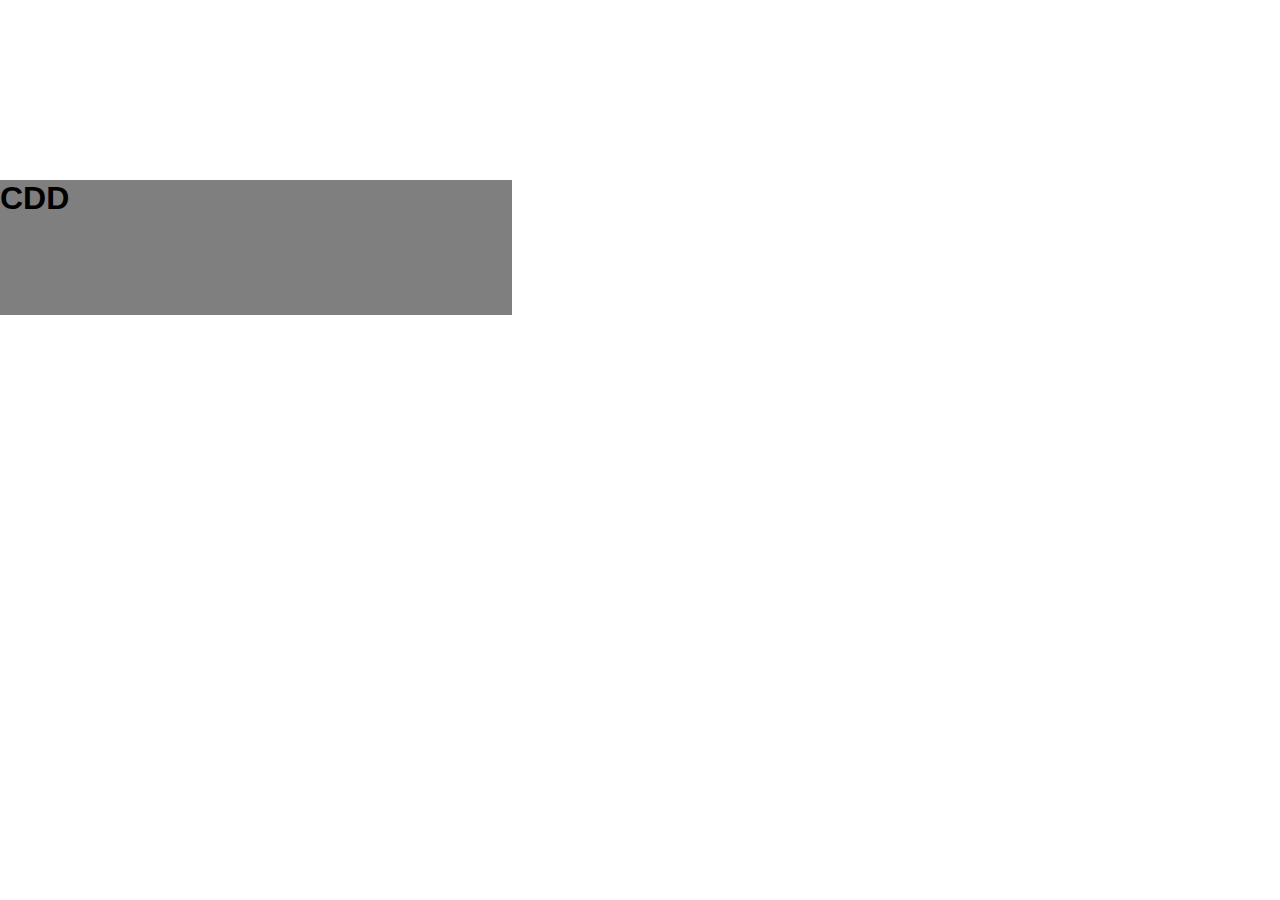
==== sign_up.html @ ccf05e39 "Add hero, hero banner and hero footer" ====
<!DOCTYPE html>
<html lang="en">

<head>
  <meta charset="UTF-8">
  <meta http-equiv="X-UA-Compatible" content="IE=edge">
  <meta name="viewport" content="width=device-width, initial-scale=1.0">
  <link rel="stylesheet" href="style.css">
  <title>Sign Up</title>
</head>

<body class="sign-up-body">
  <div class="sign-up-image">
    <div class="image-banner">
      <h1>CDD</h1>
    </div>
    <div class="sign-up sign-up-mobile">
      <div class="sign-up-prompt">
        <p>
          If you would like to donate to a current or upcoming construction
          project, but do not have an account please sign up below.
        </p>
      </div>
      <div class="sign-up-section">

      </div>
      <div class="sign-up-submit">

      </div>
    </div>
    <div class="image-footer">
      <p>Photo by Philipp Silbernagl from Pexels</p>
    </div>
  </div>
  <div class="sign-up sign-up-widescreen">
    
  </div>
</body>

</html>
---- style.css ----
* {
  margin: 0;
  padding: 0;
  box-sizing: border-box;
  position: relative;
}

html {
  overflow-y: scroll;
}

a {
  color: black;
  text-decoration: none;
  font-weight: normal;
}

body {
  font-family: Arial, Helvetica, sans-serif;
  width: 100vw;
  height: 100vh;
}

header {
  width: 100vw;
  position: relative;
}

.index-body {
  display: flex;
  flex-direction: column;
  align-items: center;
}

.nav {
  position: relative;
  top: 0;
  width: 100vw;
  height: 2em;
  background-color: silver;
  display: flex;
  justify-content: flex-end;
  
}

.nav-links {
  max-width: 50%;
  height: 100%;
  display: flex;
  justify-content: flex-end;
  align-items: center;
  padding-right: 1rem;
}

.link {
  padding: 0.5rem;
}

.hero-section {
  width: 100vw;
  height: 70vh;
  display: flex;
  border-bottom: solid 1px;
  justify-content: center;
  align-items: center;
}

.hero {
  width: 100%;
  height: 100%;
  display: flex;
  justify-content: center;
}

.hero-content {
  width: 75%;
  height: 100%;
  
  display: flex;
  flex-direction: column;
  align-items: center;
  justify-content: space-evenly;
}

.hero-content h3 {
  text-align: center;
}

.hero-content p {
  text-align: justify;
}


.sign-up-button {
  padding: 1rem 1rem;
  background-color: #e9e9ed;
  border: 2px solid #bcbcc5;
  border-radius: 10px;
  width: 40%;
  color: black;
}

.sign-up-body {
  display: flex;
  flex-direction: column;
}

.sign-up-image {
  background-image: url('./pexels-philipp-silbernagl-962889.jpg');
  background-size: cover;
  background-position: center center;
  width: 100vw;
  height: 100%;
  position: relative;
  display: flex;
  flex-direction: column;
  justify-content: space-between;
  align-items: center;
}

.image-banner {
  background-color: rgba(0, 0, 0, .5);
  width: 100%;
  height: 15%;
  position: relative;
}

.image-footer {
  
  width: 100%;
  display: flex;
  justify-content: center;
  color: white;
}

.sign-up-mobile {
  height: 50%;
  width: 75%;
  padding: 1rem;
  background-color: white;
  border-radius: 10px;
  position: relative;
  display: flex;
}

.sign-up-widescreen {
  display: none;
}



@media only screen and (min-width: 750px) {
  .hero {
    width: 75%;
    height: 75%;
    padding: 1rem;
  }

  .nav {
    position: relative;
  }

  .hero-section {
    height: 95vh;
    width: 100vw;
  }

  .hero-header {
    font-size: 30px;
  }

  .hero p {
    font-size: 20px;
  }
  .hero-content {
    justify-content: space-between;
  }
  .sign-up-body {
    flex-direction: row;
  }
  .sign-up-image {
    width: 40vw;
    height: 100vh;
  }

  .image-banner {
    position: absolute;
    top: 20%;
  }

  .sign-up-mobile {
    display: none;
  }
}
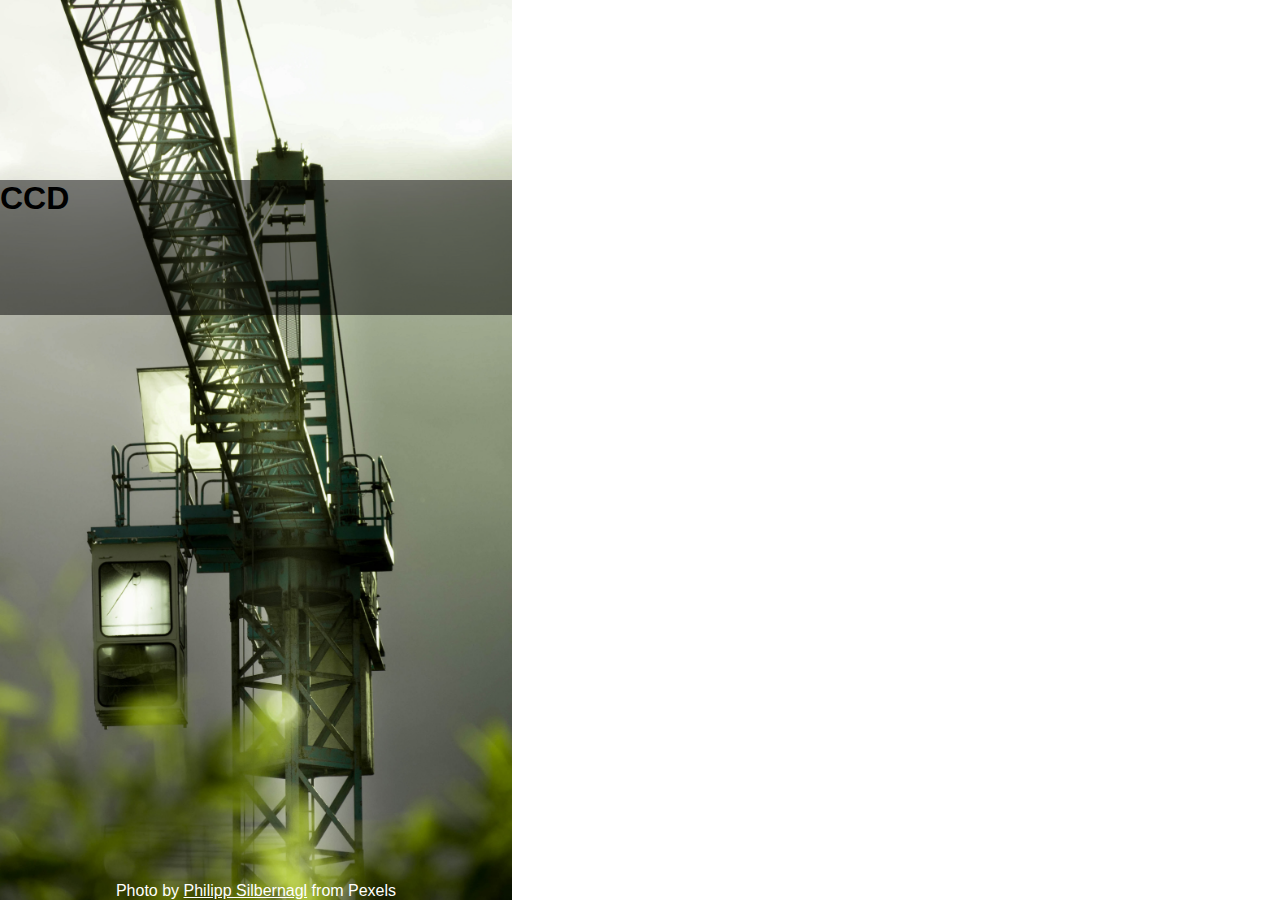
==== commit 16a1e389: "Place form in middle of hero for mobile users" ====
--- a/sign_up.html
+++ b/sign_up.html
@@ -12,28 +12,65 @@
 <body class="sign-up-body">
   <div class="sign-up-image">
     <div class="image-banner">
-      <h1>CDD</h1>
+      <h1>CCD</h1>
     </div>
     <div class="sign-up sign-up-mobile">
-      <div class="sign-up-prompt">
+      <div class="colored-section sign-up-prompt">
         <p>
-          If you would like to donate to a current or upcoming construction
-          project, but do not have an account please sign up below.
+          Sign up below to create a CCD account. Help to build a better city
         </p>
       </div>
-      <div class="sign-up-section">
-
-      </div>
-      <div class="sign-up-submit">
-
-      </div>
+      <form class="sign-up-form" action="" method="post">
+        <div class="sign-up-section">
+          <h2>Sign Up</h2>
+          <fieldset class="name">
+            <ul>
+              <li class="input-section">
+                <label for="first-name">First Name *</label>
+                <input type="text" name="first_name" id="first-name">
+              </li>
+              <li class="input-section">
+                <label for="last-name">Last Name *</label>
+                <input type="text" name="last_name" id="last-name">
+              </li>
+            </ul>
+          </fieldset>
+          <fieldset class="contact-info">
+            <ul>
+              <li class="input-section">
+                <label for="email">Email Address *</label>
+                <input type="email" name="email" id="email">
+              </li>
+              <li class="input-section">
+                <label for="phone">Phone Number *</label>
+                <input type="tel" name="phone" id="phone">
+              </li>
+            </ul>
+          </fieldset>
+          <fieldset>
+            <ul>
+              <li class="input-section">
+                <label for="password">Password *</label>
+                <input type="password" name="password" id="password">
+              </li>
+              <li class="input-section">
+                <label for="confirm-password">Confirm Password *</label>
+                <input type="password" name="confirm_password" id="confirm-password">
+              </li>
+            </ul>
+          </fieldset>
+        </div>
+        <div class="colored-section sign-up-submit">
+          <button type="submit"></button>
+        </div>
+      </form>
     </div>
     <div class="image-footer">
-      <p>Photo by Philipp Silbernagl from Pexels</p>
+      <p>Photo by <span class="underline">Philipp Silbernagl</span> from Pexels</p>
     </div>
   </div>
   <div class="sign-up sign-up-widescreen">
-    
+
   </div>
 </body>
 
--- a/style.css
+++ b/style.css
@@ -15,12 +15,31 @@
   font-weight: normal;
 }
 
+li+li {
+  margin-bottom: 1em;
+}
+
 body {
   font-family: Arial, Helvetica, sans-serif;
   width: 100vw;
   height: 100vh;
 }
 
+form,
+fieldset,
+legend,
+label {
+  margin: 0;
+  padding: 0;
+  text-decoration: none;
+  border: none;
+  list-style-type: none;
+}
+
+fieldset ul {
+  list-style-type: none;
+}
+
 header {
   width: 100vw;
   position: relative;
@@ -40,7 +59,7 @@
   background-color: silver;
   display: flex;
   justify-content: flex-end;
-  
+
 }
 
 .nav-links {
@@ -75,7 +94,7 @@
 .hero-content {
   width: 75%;
   height: 100%;
-  
+
   display: flex;
   flex-direction: column;
   align-items: center;
@@ -126,7 +145,7 @@
 }
 
 .image-footer {
-  
+
   width: 100%;
   display: flex;
   justify-content: center;
@@ -134,20 +153,65 @@
 }
 
 .sign-up-mobile {
-  height: 50%;
+  height: 75%;
   width: 75%;
-  padding: 1rem;
   background-color: white;
   border-radius: 10px;
   position: relative;
   display: flex;
+  flex-direction: column;
+}
+
+.sign-up-prompt {
+  border-top-right-radius: 10px;
+  border-top-left-radius: 10px;
+  padding: 1rem;
+  display: flex;
+  justify-content: center;
+  align-items: center;
+  text-align: center;
+  flex: 1;
+}
+
+.sign-up-section {
+  z-index: 1;
+  display: flex;
+  flex-direction: column;
+  justify-content: space-between;
+  flex: 3;
+  padding: 1rem;
+  box-shadow: 0 4px 9px rgba(0, 0, 0, .5);
+}
+
+.sign-up-submit {
+  display: flex;
+  flex: 1;
+  border-bottom-left-radius: 10px;
+  border-bottom-right-radius: 10px;
+}
+
+.colored-section {
+  background-color: #f9fafb;
 }
 
 .sign-up-widescreen {
   display: none;
 }
 
-
+.sign-up-form {
+  display: flex;
+  flex-direction: column;
+  
+  flex: 4;
+}
+
+.input-section {
+  
+}
+
+.underline {
+  text-decoration: underline;
+}
 
 @media only screen and (min-width: 750px) {
   .hero {
@@ -172,12 +236,15 @@
   .hero p {
     font-size: 20px;
   }
+
   .hero-content {
     justify-content: space-between;
   }
+
   .sign-up-body {
     flex-direction: row;
   }
+
   .sign-up-image {
     width: 40vw;
     height: 100vh;
@@ -191,4 +258,9 @@
   .sign-up-mobile {
     display: none;
   }
+
+  .image-footer {
+    position: absolute;
+    bottom: 0;
+  }
 }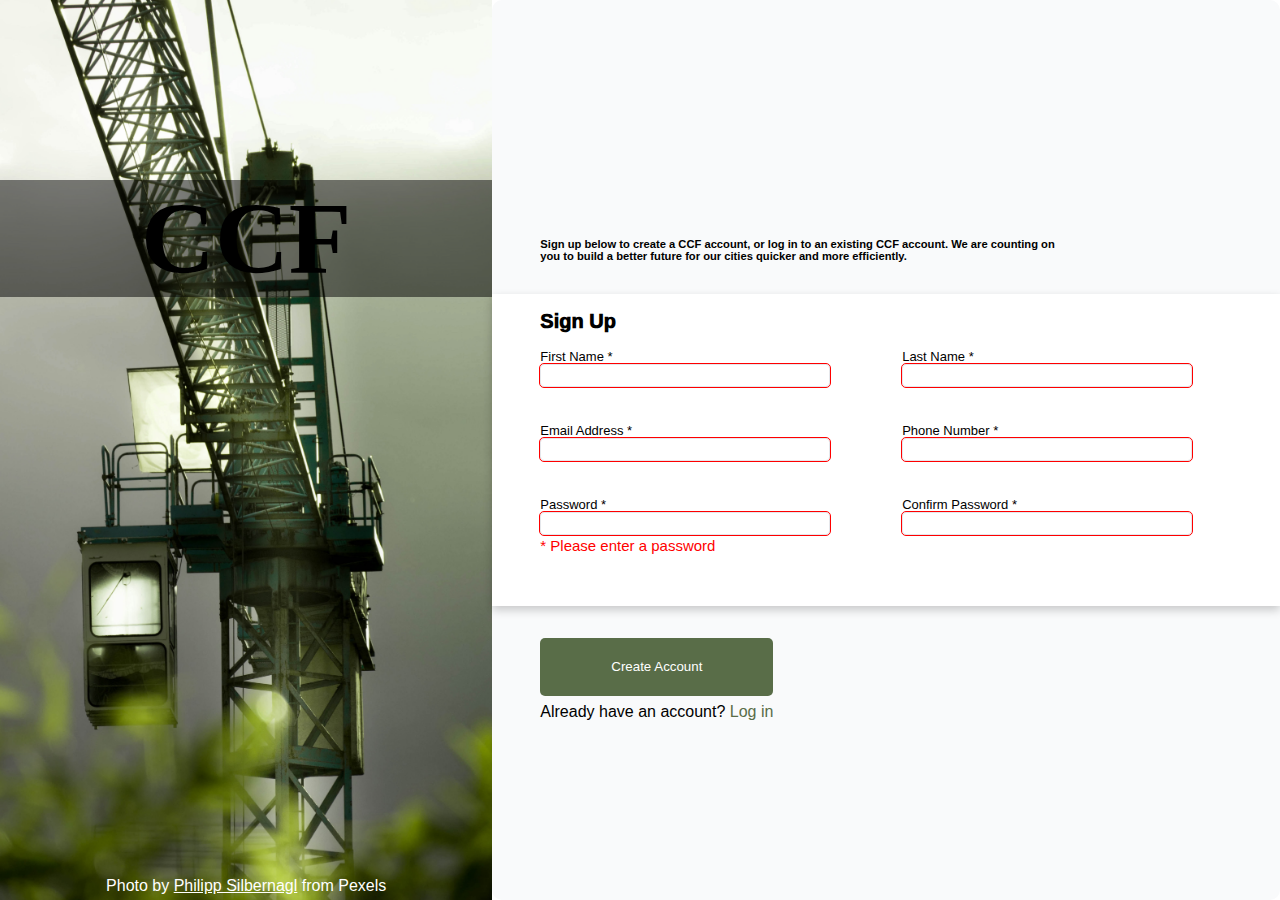
==== commit be605091: "Complete basic markup and styling" ====
--- a/sign_up.html
+++ b/sign_up.html
@@ -12,66 +12,136 @@
 <body class="sign-up-body">
   <div class="sign-up-image">
     <div class="image-banner">
-      <h1>CCD</h1>
+      <h1 class="banner-logo">CCF</h1>
     </div>
-    <div class="sign-up sign-up-mobile">
+    <form class="sign-up sign-up-mobile" name="sign_up" action="" method="GET">
       <div class="colored-section sign-up-prompt">
         <p>
-          Sign up below to create a CCD account. Help to build a better city
+          Sign up below to create a CCF account account. We are counting on you
+          to build a better future for our cities quicker and more efficiently.
         </p>
       </div>
-      <form class="sign-up-form" action="" method="post">
-        <div class="sign-up-section">
-          <h2>Sign Up</h2>
-          <fieldset class="name">
-            <ul>
-              <li class="input-section">
-                <label for="first-name">First Name *</label>
-                <input type="text" name="first_name" id="first-name">
-              </li>
-              <li class="input-section">
-                <label for="last-name">Last Name *</label>
-                <input type="text" name="last_name" id="last-name">
-              </li>
-            </ul>
-          </fieldset>
-          <fieldset class="contact-info">
-            <ul>
-              <li class="input-section">
-                <label for="email">Email Address *</label>
-                <input type="email" name="email" id="email">
-              </li>
-              <li class="input-section">
-                <label for="phone">Phone Number *</label>
-                <input type="tel" name="phone" id="phone">
-              </li>
-            </ul>
-          </fieldset>
-          <fieldset>
-            <ul>
-              <li class="input-section">
-                <label for="password">Password *</label>
-                <input type="password" name="password" id="password">
-              </li>
-              <li class="input-section">
-                <label for="confirm-password">Confirm Password *</label>
-                <input type="password" name="confirm_password" id="confirm-password">
-              </li>
-            </ul>
-          </fieldset>
+      <div class="sign-up-section">
+        <legend>Sign Up</legend>
+        <fieldset class="sign-up-group name">
+          <ul>
+            <li class="input-section">
+              <label for="first-name-mobile">First Name *</label>
+              <input type="text" name="first_name" id="first-name-mobile" class="first-name" required>
+            </li>
+            <li class="input-section">
+              <label for="last-name-mobile">Last Name *</label>
+              <input type="text" name="last_name" id="last-name-mobile" class="last-name" required>
+            </li>
+          </ul>
+        </fieldset>
+        <fieldset class="sign-up-group contact-info">
+          <ul>
+            <li class="input-section">
+              <label for="email-mobile">Email Address *</label>
+              <input type="email" name="email" id="email-mobile" class="email" required>
+            </li>
+            <li class="input-section">
+              <label for="phone-mobile">Phone Number *</label>
+              <input type="text" name="phone" id="phone-mobile" class="phone" required
+                pattern="([1][\+])?[0-9]{3}[-| ][0-9]{3}[-| ][0-9]{4}">
+            </li>
+          </ul>
+        </fieldset>
+        <fieldset>
+          <ul class="sign-up-group password">
+            <li class="input-section">
+              <label for="password-mobile">Password *</label>
+              <input type="password" name="password" id="password-mobile" class="password" required>
+            </li>
+            <li class="input-section">
+              <label for="confirm-password-mobile">Confirm Password *</label>
+              <input type="password" name="confirm_password" id="confirm-password-mobile" class="confirm-password"
+                required>
+              <p class="password-match-prompt"></p>
+            </li>
+          </ul>
+        </fieldset>
+      </div>
+      <div class="colored-section sign-up-submit">
+        <div class="button-side">
+          <button class="sign-up-submit-button" type="submit">Create Account</button>
         </div>
-        <div class="colored-section sign-up-submit">
-          <button type="submit"></button>
+        <div class="account-exists-side">
+          <p>Already have an account? <a href="#" class="account-exist-link"> Log in</a></p>
         </div>
-      </form>
-    </div>
+      </div>
+    </form>
+
     <div class="image-footer">
       <p>Photo by <span class="underline">Philipp Silbernagl</span> from Pexels</p>
     </div>
   </div>
-  <div class="sign-up sign-up-widescreen">
 
-  </div>
+
+  <form class="sign-up sign-up-widescreen" name="sign_up" action="" method="GET">
+    <div class="colored-section sign-up-prompt">
+      <p>
+        Sign up below to create a CCF account, or log in to an existing CCF account. We are counting on you
+        to build a better future for our cities quicker and more efficiently.
+      </p>
+    </div>
+
+    <div class="sign-up-section">
+      <legend>Sign Up</legend>
+      <fieldset class="sign-up-group name">
+        <ul class="input-list">
+          <li class="input-section">
+            <label for="first-name-widescreen">First Name *</label>
+            <input type="text" name="first_name" id="first-name-widescreen" class="first-name" required>
+          </li>
+          <li class="input-section">
+            <label for="last-name-mobile">Last Name *</label>
+            <input type="text" name="last_name" id="last-name-mobile" class="last-name" required>
+          </li>
+        </ul>
+      </fieldset>
+      <fieldset class="sign-up-group contact-info">
+        <ul class="input-list">
+          <li class="input-section">
+            <label for="email-widescreen">Email Address *</label>
+            <input type="email" name="email" id="email-widescreen" class="email" required>
+          </li>
+          <li class="input-section">
+            <label for="phone-widescreen">Phone Number *</label>
+            <input type="text" name="phone" id="phone-widescreen" class="phone" required
+              pattern="([1][\+])?[0-9]{3}[-| ][0-9]{3}[-| ][0-9]{4}">
+          </li>
+        </ul>
+      </fieldset>
+      <fieldset class="sign-up-group passwords">
+        <ul class="input-list">
+          <li class="input-section">
+            <label for="password-widescreen">Password *</label>
+            <input type="password" name="password" id="password-widescreen" class="password" required>
+            <p class="password-match-prompt"></p>
+          </li>
+          <li class="input-section">
+            <label for="confirm-password-widescreen">Confirm Password *</label>
+            <input type="password" name="confirm_password" id="confirm-password-widescreen" class="confirm-password"
+              required>
+          </li>
+        </ul>
+      </fieldset>
+    </div>
+
+    <div class="colored-section sign-up-submit">
+      <div class="submit-section-left">
+
+        <button class="sign-up-submit-button" type="submit">Create Account</button>
+        <p>Already have an account? <a href="#" class="account-exist-link"> Log in</a></p>
+
+      </div>
+    </div>
+
+  </form>
+
+  <script src="./sign_up_script.js"></script>
 </body>
 
 </html>--- a/style.css
+++ b/style.css
@@ -16,7 +16,7 @@
 }
 
 li+li {
-  margin-bottom: 1em;
+  margin-bottom: 3%;
 }
 
 body {
@@ -45,6 +45,43 @@
   position: relative;
 }
 
+input {
+  border: solid 1px #e5e7eb;
+  border-radius: 4px;
+  padding: 3px 5px;
+}
+
+input:focus {
+  outline-style: solid;
+  outline-color: blue;
+  box-shadow: 0 4px 9px rgba(0, 0, 0, .2);
+}
+
+input:invalid,
+input:invalid:focus {
+  outline-color: red;
+  outline-style: solid;
+}
+
+input:invalid {
+  outline-width: 1px;
+}
+
+input:invalid:focus {
+  outline-width: 2px;
+}
+
+legend {
+  font-size: 20px;
+  font-weight: 1000;
+  margin-bottom: 1rem;
+}
+
+@font-face {
+  font-family: 'bungee-spice';
+  src: url(./BungeeSpice-Regular.ttf);
+}
+
 .index-body {
   display: flex;
   flex-direction: column;
@@ -59,7 +96,6 @@
   background-color: silver;
   display: flex;
   justify-content: flex-end;
-
 }
 
 .nav-links {
@@ -72,7 +108,7 @@
 }
 
 .link {
-  padding: 0.5rem;
+  padding-bottom: 0.5rem;
 }
 
 .hero-section {
@@ -124,12 +160,16 @@
   flex-direction: column;
 }
 
+.sign-up-group {
+  margin-bottom: 5%;
+}
+
 .sign-up-image {
   background-image: url('./pexels-philipp-silbernagl-962889.jpg');
   background-size: cover;
   background-position: center center;
   width: 100vw;
-  height: 100%;
+  height: 100vh;
   position: relative;
   display: flex;
   flex-direction: column;
@@ -140,26 +180,35 @@
 .image-banner {
   background-color: rgba(0, 0, 0, .5);
   width: 100%;
-  height: 15%;
-  position: relative;
+  display: flex;
+  justify-content: center;
+  align-items: center;
+
+}
+
+.banner-logo {
+  font-family: 'bungee-spice';
+  font-size: 8vw;
 }
 
 .image-footer {
-
   width: 100%;
   display: flex;
   justify-content: center;
   color: white;
+  margin: 1%;
 }
 
 .sign-up-mobile {
-  height: 75%;
+  height: 100%;
   width: 75%;
   background-color: white;
   border-radius: 10px;
   position: relative;
   display: flex;
   flex-direction: column;
+  justify-content: center;
+  align-items: center;
 }
 
 .sign-up-prompt {
@@ -169,25 +218,37 @@
   display: flex;
   justify-content: center;
   align-items: center;
-  text-align: center;
-  flex: 1;
+}
+
+.sign-up-prompt>p {
+  font-weight: 800;
+  font-size: 0.7rem;
 }
 
 .sign-up-section {
   z-index: 1;
-  display: flex;
-  flex-direction: column;
-  justify-content: space-between;
-  flex: 3;
+  width: 100%;
+  display: flex;
+  flex-direction: column;
   padding: 1rem;
-  box-shadow: 0 4px 9px rgba(0, 0, 0, .5);
-}
+  box-shadow: 0 4px 9px rgba(0, 0, 0, .2);
+}
+
 
 .sign-up-submit {
   display: flex;
-  flex: 1;
+  flex-direction: column;
+  justify-content: space-evenly;
+  align-items: center;
+  height: 100%;
   border-bottom-left-radius: 10px;
   border-bottom-right-radius: 10px;
+  padding: 1rem;
+}
+
+
+.sign-up-submit button {
+  margin-bottom: 3%;
 }
 
 .colored-section {
@@ -198,28 +259,73 @@
   display: none;
 }
 
-.sign-up-form {
-  display: flex;
-  flex-direction: column;
-  
-  flex: 4;
-}
 
 .input-section {
-  
+  display: flex;
+  flex-direction: column;
+  margin-bottom: 3%;
+}
+
+.input-section input {
+  width: 100%;
 }
 
 .underline {
   text-decoration: underline;
 }
 
-@media only screen and (min-width: 750px) {
+.sign-up-submit-button {
+  z-index: 0;
+  height: 100%;
+  background-color: #596D48;
+  color: white;
+  border: none;
+  border-radius: 10px;
+  cursor: pointer;
+  display: flex;
+  justify-content: center;
+  align-items: center;
+  text-align: center;
+
+}
+
+.button-side {
+  display: flex;
+  flex-direction: column;
+  justify-content: center;
+  width: 50%;
+  height: 50%;
+}
+
+.account-exists-side {
+  display: flex;
+
+  text-align: center;
+  justify-content: center;
+  align-items: flex-start;
+}
+
+.account-exist-link {
+  color: #596D48
+}
+
+.password-match-prompt {
+  font-size: 15px;
+  margin-top: 2px;
+}
+
+@media only screen and (min-width: 550px) {
+  label {
+    font-size: 13px;
+  }
+
   .hero {
     width: 75%;
     height: 75%;
     padding: 1rem;
   }
 
+
   .nav {
     position: relative;
   }
@@ -246,7 +352,7 @@
   }
 
   .sign-up-image {
-    width: 40vw;
+    width: 50vw;
     height: 100vh;
   }
 
@@ -257,6 +363,72 @@
 
   .sign-up-mobile {
     display: none;
+
+  }
+
+  .sign-up-widescreen {
+    width: 80%;
+    display: flex;
+    flex-direction: column;
+  }
+
+  .colored-section {
+    display: flex;
+    flex: 1
+  }
+
+  .sign-up-form {
+    height: 100vh;
+  }
+
+  .sign-up-prompt {
+    padding: 2rem 3rem;
+    display: flex;
+    justify-content: flex-start;
+    align-items: flex-end;
+
+  }
+
+  .sign-up-section {
+    display: flex;
+
+    padding-left: 3rem;
+  }
+
+  .input-section {
+    margin: 0;
+    padding: 0;
+    width: 45%;
+    margin-right: 10%;
+  }
+
+  .input-list {
+    display: flex;
+    width: 100%;
+    justify-content: flex-start;
+  }
+
+  .sign-up-submit {
+    padding: 2rem 3rem;
+    display: flex;
+    
+    justify-content: flex-start;
+    align-items: flex-start;
+  }
+
+  .sign-up-prompt p {
+    width: 75%;
+  }
+
+  .sign-up-submit-button {
+    border-radius: 5px;
+    width: 100%;
+    height: 25%;
+    
+  }
+
+  .submit-section-left {
+    height: 100%;
   }
 
   .image-footer {
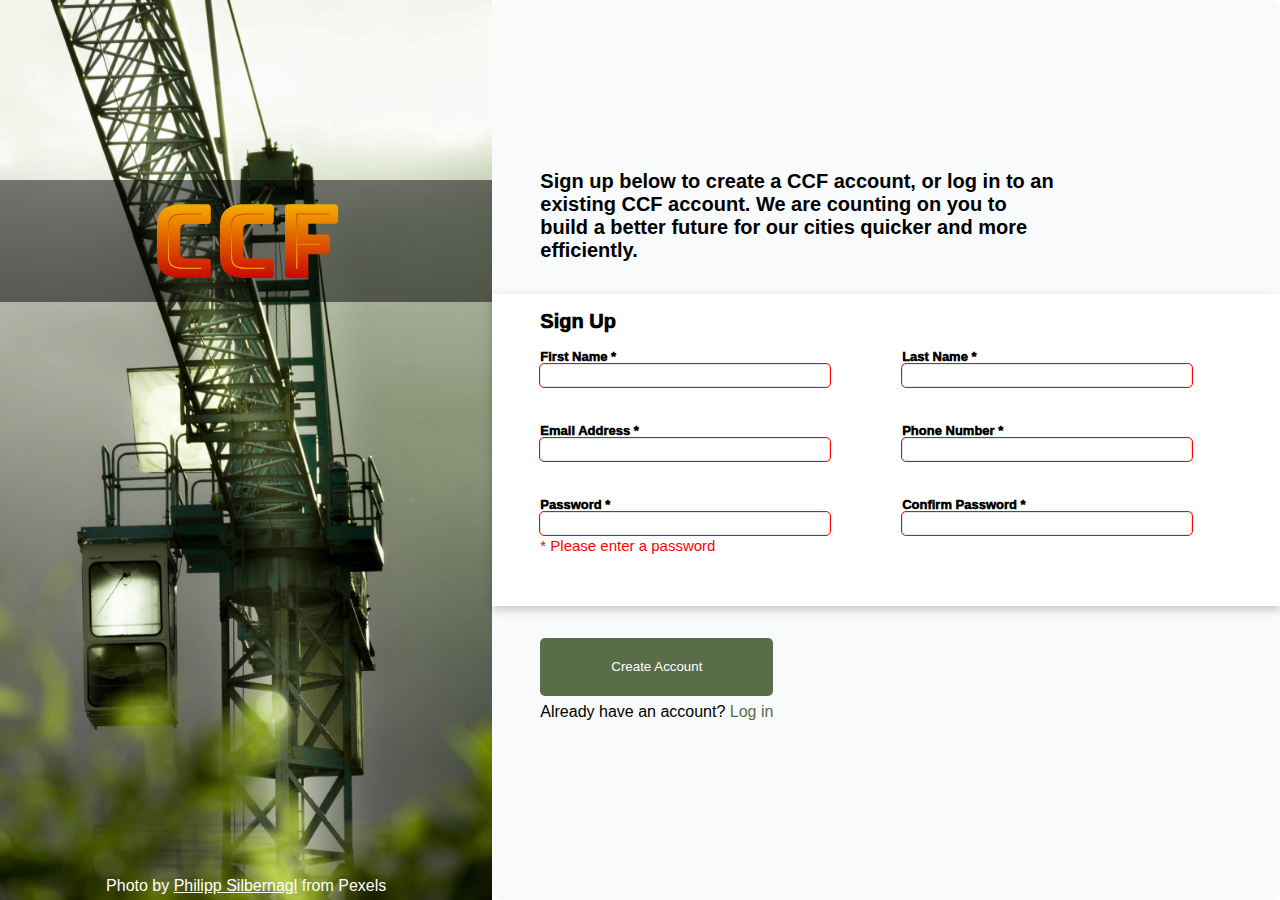
==== commit 2b1e1ae2: "Nest fieldsets into a div" ====
--- a/sign_up.html
+++ b/sign_up.html
@@ -6,7 +6,7 @@
   <meta http-equiv="X-UA-Compatible" content="IE=edge">
   <meta name="viewport" content="width=device-width, initial-scale=1.0">
   <link rel="stylesheet" href="style.css">
-  <title>Sign Up</title>
+  <title>CCF Sign Up</title>
 </head>
 
 <body class="sign-up-body">
@@ -63,10 +63,12 @@
           </ul>
         </fieldset>
       </div>
+
       <div class="colored-section sign-up-submit">
         <div class="button-side">
           <button class="sign-up-submit-button" type="submit">Create Account</button>
         </div>
+
         <div class="account-exists-side">
           <p>Already have an account? <a href="#" class="account-exist-link"> Log in</a></p>
         </div>
@@ -78,7 +80,6 @@
     </div>
   </div>
 
-
   <form class="sign-up sign-up-widescreen" name="sign_up" action="" method="GET">
     <div class="colored-section sign-up-prompt">
       <p>
@@ -89,56 +90,55 @@
 
     <div class="sign-up-section">
       <legend>Sign Up</legend>
-      <fieldset class="sign-up-group name">
-        <ul class="input-list">
-          <li class="input-section">
-            <label for="first-name-widescreen">First Name *</label>
-            <input type="text" name="first_name" id="first-name-widescreen" class="first-name" required>
-          </li>
-          <li class="input-section">
-            <label for="last-name-mobile">Last Name *</label>
-            <input type="text" name="last_name" id="last-name-mobile" class="last-name" required>
-          </li>
-        </ul>
-      </fieldset>
-      <fieldset class="sign-up-group contact-info">
-        <ul class="input-list">
-          <li class="input-section">
-            <label for="email-widescreen">Email Address *</label>
-            <input type="email" name="email" id="email-widescreen" class="email" required>
-          </li>
-          <li class="input-section">
-            <label for="phone-widescreen">Phone Number *</label>
-            <input type="text" name="phone" id="phone-widescreen" class="phone" required
-              pattern="([1][\+])?[0-9]{3}[-| ][0-9]{3}[-| ][0-9]{4}">
-          </li>
-        </ul>
-      </fieldset>
-      <fieldset class="sign-up-group passwords">
-        <ul class="input-list">
-          <li class="input-section">
-            <label for="password-widescreen">Password *</label>
-            <input type="password" name="password" id="password-widescreen" class="password" required>
-            <p class="password-match-prompt"></p>
-          </li>
-          <li class="input-section">
-            <label for="confirm-password-widescreen">Confirm Password *</label>
-            <input type="password" name="confirm_password" id="confirm-password-widescreen" class="confirm-password"
-              required>
-          </li>
-        </ul>
-      </fieldset>
+      <div class="sign-up-content">
+        <fieldset class="sign-up-group name">
+          <ul class="input-list">
+            <li class="input-section">
+              <label for="first-name-widescreen">First Name *</label>
+              <input type="text" name="first_name" id="first-name-widescreen" class="first-name" required>
+            </li>
+            <li class="input-section">
+              <label for="last-name-mobile">Last Name *</label>
+              <input type="text" name="last_name" id="last-name-mobile" class="last-name" required>
+            </li>
+          </ul>
+        </fieldset>
+        <fieldset class="sign-up-group contact-info">
+          <ul class="input-list">
+            <li class="input-section">
+              <label for="email-widescreen">Email Address *</label>
+              <input type="email" name="email" id="email-widescreen" class="email" required>
+            </li>
+            <li class="input-section">
+              <label for="phone-widescreen">Phone Number *</label>
+              <input type="text" name="phone" id="phone-widescreen" class="phone" required
+                pattern="([1][\+])?[0-9]{3}[-| ][0-9]{3}[-| ][0-9]{4}">
+            </li>
+          </ul>
+        </fieldset>
+        <fieldset class="sign-up-group passwords">
+          <ul class="input-list">
+            <li class="input-section">
+              <label for="password-widescreen">Password *</label>
+              <input type="password" name="password" id="password-widescreen" class="password" required>
+              <output for="password-widescreen" class="password-match-prompt"></output>
+            </li>
+            <li class="input-section">
+              <label for="confirm-password-widescreen">Confirm Password *</label>
+              <input type="password" name="confirm_password" id="confirm-password-widescreen" class="confirm-password"
+                required>
+            </li>
+          </ul>
+        </fieldset>
+      </div>
     </div>
 
     <div class="colored-section sign-up-submit">
       <div class="submit-section-left">
-
         <button class="sign-up-submit-button" type="submit">Create Account</button>
         <p>Already have an account? <a href="#" class="account-exist-link"> Log in</a></p>
-
       </div>
     </div>
-
   </form>
 
   <script src="./sign_up_script.js"></script>
--- a/style.css
+++ b/style.css
@@ -77,6 +77,10 @@
   margin-bottom: 1rem;
 }
 
+label {
+  font-weight: 1000;
+}
+
 @font-face {
   font-family: 'bungee-spice';
   src: url(./BungeeSpice-Regular.ttf);
@@ -386,7 +390,10 @@
     display: flex;
     justify-content: flex-start;
     align-items: flex-end;
-
+  }
+
+  .sign-up-prompt p {
+    font-size: 20px;
   }
 
   .sign-up-section {
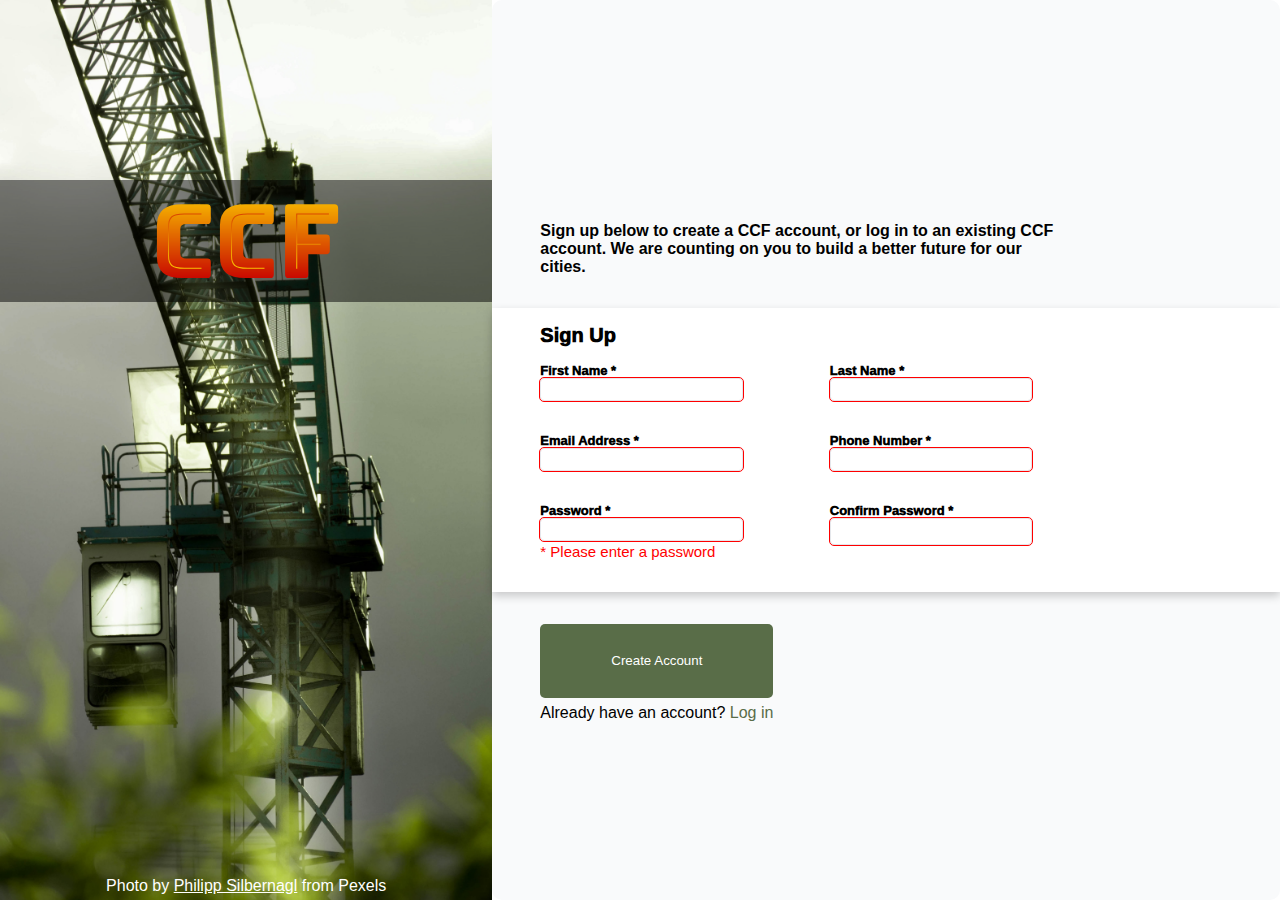
==== commit c20f03ef: "Complete sign_up.html" ====
--- a/sign_up.html
+++ b/sign_up.html
@@ -6,20 +6,17 @@
   <meta http-equiv="X-UA-Compatible" content="IE=edge">
   <meta name="viewport" content="width=device-width, initial-scale=1.0">
   <link rel="stylesheet" href="style.css">
-  <title>CCF Sign Up</title>
+  <title>CCF Sign Up page</title>
 </head>
 
 <body class="sign-up-body">
   <div class="sign-up-image">
     <div class="image-banner">
-      <h1 class="banner-logo">CCF</h1>
+      <h1 class="banner-logo logo">CCF</h1>
     </div>
-    <form class="sign-up sign-up-mobile" name="sign_up" action="" method="GET">
+    <form class="sign-up sign-up-mobile" name="sign_up" action="" method="POST">
       <div class="colored-section sign-up-prompt">
-        <p>
-          Sign up below to create a CCF account account. We are counting on you
-          to build a better future for our cities quicker and more efficiently.
-        </p>
+        <p class="prompt"></p>
       </div>
       <div class="sign-up-section">
         <legend>Sign Up</legend>
@@ -80,12 +77,9 @@
     </div>
   </div>
 
-  <form class="sign-up sign-up-widescreen" name="sign_up" action="" method="GET">
+  <form class="sign-up sign-up-widescreen" name="sign_up" action="" method="POST">
     <div class="colored-section sign-up-prompt">
-      <p>
-        Sign up below to create a CCF account, or log in to an existing CCF account. We are counting on you
-        to build a better future for our cities quicker and more efficiently.
-      </p>
+      <p class="prompt"></p>
     </div>
 
     <div class="sign-up-section">
--- a/style.css
+++ b/style.css
@@ -1,3 +1,8 @@
+@font-face {
+  font-family: 'bungee-spice';
+  src: url(./BungeeSpice-Regular.ttf);
+}
+
 * {
   margin: 0;
   padding: 0;
@@ -5,6 +10,7 @@
   position: relative;
 }
 
+
 html {
   overflow-y: scroll;
 }
@@ -16,7 +22,7 @@
 }
 
 li+li {
-  margin-bottom: 3%;
+  margin-bottom: 2%;
 }
 
 body {
@@ -36,9 +42,6 @@
   list-style-type: none;
 }
 
-fieldset ul {
-  list-style-type: none;
-}
 
 header {
   width: 100vw;
@@ -79,11 +82,6 @@
 
 label {
   font-weight: 1000;
-}
-
-@font-face {
-  font-family: 'bungee-spice';
-  src: url(./BungeeSpice-Regular.ttf);
 }
 
 .index-body {
@@ -164,9 +162,7 @@
   flex-direction: column;
 }
 
-.sign-up-group {
-  margin-bottom: 5%;
-}
+
 
 .sign-up-image {
   background-image: url('./pexels-philipp-silbernagl-962889.jpg');
@@ -309,6 +305,10 @@
   align-items: flex-start;
 }
 
+.input-list {
+  list-style-type: none;
+}
+
 .account-exist-link {
   color: #596D48
 }
@@ -323,13 +323,24 @@
     font-size: 13px;
   }
 
+  legend {
+    font-size: 20px;
+  }
+
+  fieldset {
+    margin-bottom: 1rem;
+  }
+  
+  .input-section input {
+    width: 70%;
+    height: 80%;
+  }
   .hero {
     width: 75%;
     height: 75%;
     padding: 1rem;
   }
 
-
   .nav {
     position: relative;
   }
@@ -365,20 +376,18 @@
     top: 20%;
   }
 
-  .sign-up-mobile {
-    display: none;
-
-  }
+  .sign-up-mobile { display: none; }
 
   .sign-up-widescreen {
     width: 80%;
     display: flex;
     flex-direction: column;
+    height: 100%;
   }
 
   .colored-section {
     display: flex;
-    flex: 1
+    height: 100%; 
   }
 
   .sign-up-form {
@@ -392,45 +401,57 @@
     align-items: flex-end;
   }
 
-  .sign-up-prompt p {
-    font-size: 20px;
-  }
-
   .sign-up-section {
     display: flex;
-
+    height: 100%;
     padding-left: 3rem;
+    padding-top: 1rem;
+  }
+
+  .sign-up-content {
+    height: 100%;
+    width: 80%;
+    display: flex;
+    flex-direction: column;
+    justify-content: space-between;
   }
 
   .input-section {
     margin: 0;
     padding: 0;
-    width: 45%;
-    margin-right: 10%;
+    width: 100%;
+    
   }
 
   .input-list {
     display: flex;
     width: 100%;
     justify-content: flex-start;
+    
+  }
+
+  #confirm-password-widescreen {
+    height: 27px;
   }
 
   .sign-up-submit {
     padding: 2rem 3rem;
     display: flex;
     
+    height: 100%;
     justify-content: flex-start;
     align-items: flex-start;
   }
 
   .sign-up-prompt p {
     width: 75%;
+    font-size: 100%;
   }
 
   .sign-up-submit-button {
     border-radius: 5px;
     width: 100%;
-    height: 25%;
+    height: 30%;
     
   }
 
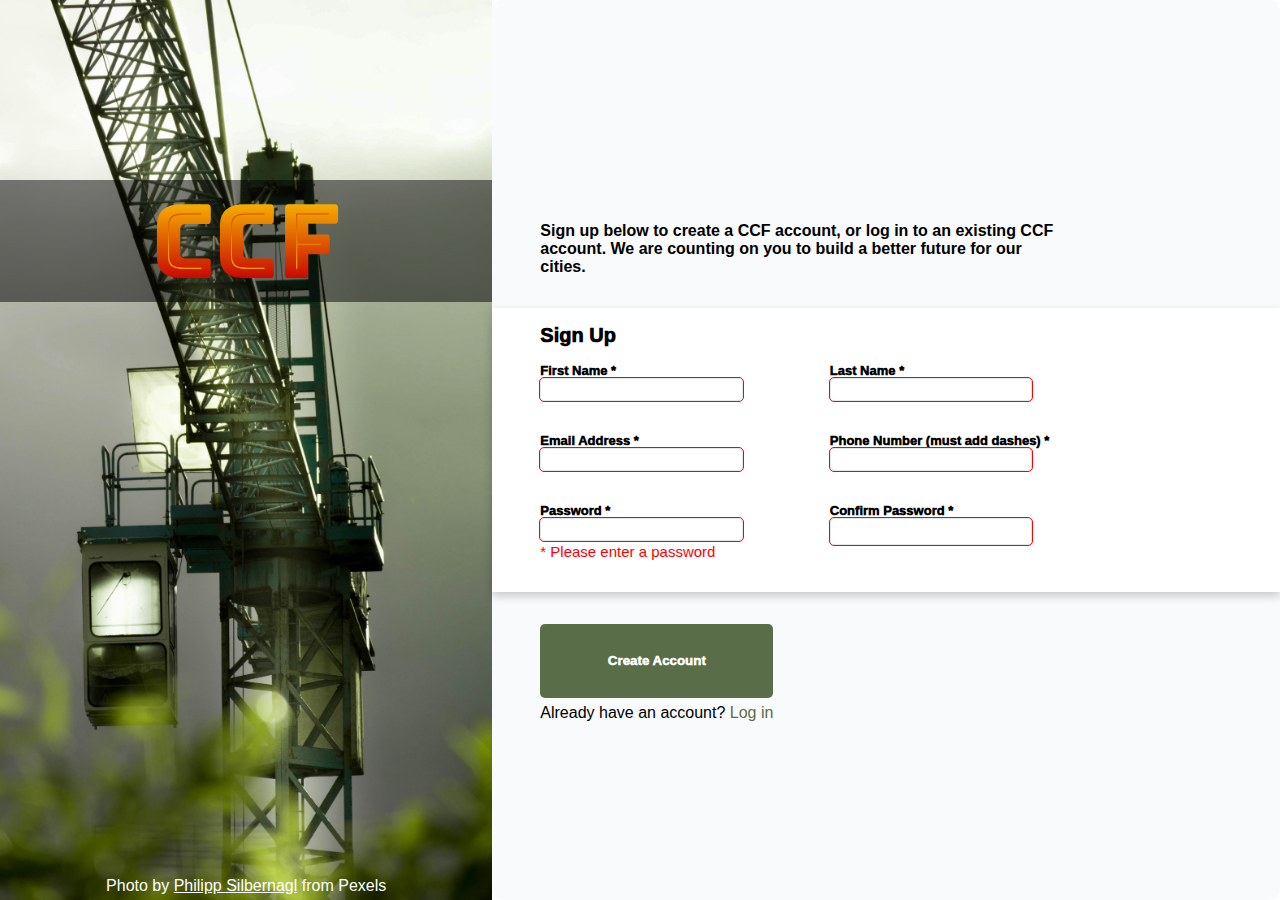
==== commit 1ade5db4: "Change class names and add extra texts" ====
--- a/sign_up.html
+++ b/sign_up.html
@@ -20,7 +20,7 @@
       </div>
       <div class="sign-up-section">
         <legend>Sign Up</legend>
-        <fieldset class="sign-up-group name">
+        <fieldset class="sign-up-group name-list">
           <ul>
             <li class="input-section">
               <label for="first-name-mobile">First Name *</label>
@@ -32,21 +32,21 @@
             </li>
           </ul>
         </fieldset>
-        <fieldset class="sign-up-group contact-info">
+        <fieldset class="sign-up-group contact-info-list">
           <ul>
             <li class="input-section">
               <label for="email-mobile">Email Address *</label>
               <input type="email" name="email" id="email-mobile" class="email" required>
             </li>
             <li class="input-section">
-              <label for="phone-mobile">Phone Number *</label>
+              <label for="phone-mobile">Phone Number (must add dashes)*</label>
               <input type="text" name="phone" id="phone-mobile" class="phone" required
                 pattern="([1][\+])?[0-9]{3}[-| ][0-9]{3}[-| ][0-9]{4}">
             </li>
           </ul>
         </fieldset>
         <fieldset>
-          <ul class="sign-up-group password">
+          <ul class="sign-up-group password-list">
             <li class="input-section">
               <label for="password-mobile">Password *</label>
               <input type="password" name="password" id="password-mobile" class="password" required>
@@ -104,7 +104,7 @@
               <input type="email" name="email" id="email-widescreen" class="email" required>
             </li>
             <li class="input-section">
-              <label for="phone-widescreen">Phone Number *</label>
+              <label for="phone-widescreen">Phone Number (must add dashes) *</label>
               <input type="text" name="phone" id="phone-widescreen" class="phone" required
                 pattern="([1][\+])?[0-9]{3}[-| ][0-9]{3}[-| ][0-9]{4}">
             </li>
--- a/style.css
+++ b/style.css
@@ -21,12 +21,8 @@
   font-weight: normal;
 }
 
-li+li {
-  margin-bottom: 2%;
-}
-
 body {
-  font-family: Arial, Helvetica, sans-serif;
+  font-family: 'Lucida Sans', 'Lucida Sans Regular', 'Lucida Grande', 'Lucida Sans Unicode', Geneva, Verdana, sans-serif;
   width: 100vw;
   height: 100vh;
 }
@@ -42,7 +38,6 @@
   list-style-type: none;
 }
 
-
 header {
   width: 100vw;
   position: relative;
@@ -94,75 +89,96 @@
   position: relative;
   top: 0;
   width: 100vw;
-  height: 2em;
+  height: 3rem;
   background-color: silver;
   display: flex;
-  justify-content: flex-end;
-}
-
-.nav-links {
-  max-width: 50%;
-  height: 100%;
-  display: flex;
-  justify-content: flex-end;
-  align-items: center;
-  padding-right: 1rem;
-}
-
-.link {
-  padding-bottom: 0.5rem;
+  justify-content: space-around;
+  align-items: center;
+}
+
+.logo {
+  font-family: 'bungee-spice';
 }
 
 .hero-section {
   width: 100vw;
-  height: 70vh;
+  height: 100vh;
   display: flex;
   border-bottom: solid 1px;
   justify-content: center;
   align-items: center;
+  background-image: url('./pexels-sevenstorm-juhaszimrus-439416.jpg');
+  background-position: center center;
+  background-size: cover;
+  position: relative;
+}
+
+.index-hero-footer {
+  position: absolute;
+  bottom: 0;
+  font-size: 13px;
+  width: 100vw;
+  display: flex;
+  justify-content: center;
+
+  background-color: #e9e9ed;
 }
 
 .hero {
-  width: 100%;
+  width: 80%;
+  height: 80%;
+  display: flex;
+  justify-content: center;
+  background-color: #e5e7eb;
+  border-radius: 30px;
+  opacity: 0.9;
+}
+
+.hero-content {
+  width: 77%;
   height: 100%;
-  display: flex;
-  justify-content: center;
-}
-
-.hero-content {
-  width: 75%;
-  height: 100%;
 
   display: flex;
   flex-direction: column;
   align-items: center;
   justify-content: space-evenly;
+}
+
+.hero-list h4 {
+  margin-bottom: 1rem;
+}
+
+.hero-list {
+  width: 88%;
 }
 
 .hero-content h3 {
   text-align: center;
 }
 
-.hero-content p {
-  text-align: justify;
-}
-
-
-.sign-up-button {
-  padding: 1rem 1rem;
+.hero-button-section {
+  display: flex;
+  flex-direction: column;
+  align-items: center;
+  height: 25%;
+}
+
+.hero-sign-up-button {
   background-color: #e9e9ed;
   border: 2px solid #bcbcc5;
   border-radius: 10px;
-  width: 40%;
+  width: 60%;
+  height: 50%;
   color: black;
+  display: flex;
+  align-items: center;
+  justify-content: center;
 }
 
 .sign-up-body {
   display: flex;
   flex-direction: column;
 }
-
-
 
 .sign-up-image {
   background-image: url('./pexels-philipp-silbernagl-962889.jpg');
@@ -187,7 +203,6 @@
 }
 
 .banner-logo {
-  font-family: 'bungee-spice';
   font-size: 8vw;
 }
 
@@ -258,7 +273,6 @@
 .sign-up-widescreen {
   display: none;
 }
-
 
 .input-section {
   display: flex;
@@ -286,7 +300,6 @@
   justify-content: center;
   align-items: center;
   text-align: center;
-
 }
 
 .button-side {
@@ -330,24 +343,59 @@
   fieldset {
     margin-bottom: 1rem;
   }
-  
+
+  a:default {
+    color: black;
+  }
+
+  a:hover,
+  a:visited:hover {
+    color: red;
+    border-color: red;
+    opacity: 1;
+  }
+
+  .hero-sign-up-button {
+    box-shadow: 2px 2px 2px rgba(0, 0, 0, .2);
+  }
+
   .input-section input {
     width: 70%;
     height: 80%;
   }
+
   .hero {
     width: 75%;
     height: 75%;
     padding: 1rem;
   }
 
+  .index-hero-footer {
+    font-size: 15px;
+    padding: 0.2rem;
+    color: black;
+  }
+
+  .homepage-logo {
+    font-size: 60px;
+  }
+
   .nav {
     position: relative;
+    height: 4rem;
   }
 
   .hero-section {
-    height: 95vh;
+    height: 100vh;
     width: 100vw;
+    justify-content: center;
+    align-items: center;
+  }
+
+  .hero-list>* {
+    font-size: 26px;
+    text-align: center;
+    margin-bottom: 1rem;
   }
 
   .hero-header {
@@ -360,6 +408,10 @@
 
   .hero-content {
     justify-content: space-between;
+  }
+
+  .hero-button-section {
+    justify-content: space-evenly;
   }
 
   .sign-up-body {
@@ -376,7 +428,9 @@
     top: 20%;
   }
 
-  .sign-up-mobile { display: none; }
+  .sign-up-mobile {
+    display: none;
+  }
 
   .sign-up-widescreen {
     width: 80%;
@@ -387,7 +441,7 @@
 
   .colored-section {
     display: flex;
-    height: 100%; 
+    height: 100%;
   }
 
   .sign-up-form {
@@ -420,14 +474,13 @@
     margin: 0;
     padding: 0;
     width: 100%;
-    
+
   }
 
   .input-list {
     display: flex;
     width: 100%;
     justify-content: flex-start;
-    
   }
 
   #confirm-password-widescreen {
@@ -437,7 +490,7 @@
   .sign-up-submit {
     padding: 2rem 3rem;
     display: flex;
-    
+
     height: 100%;
     justify-content: flex-start;
     align-items: flex-start;
@@ -452,7 +505,7 @@
     border-radius: 5px;
     width: 100%;
     height: 30%;
-    
+    font-weight: 1000;
   }
 
   .submit-section-left {
@@ -463,4 +516,5 @@
     position: absolute;
     bottom: 0;
   }
+
 }